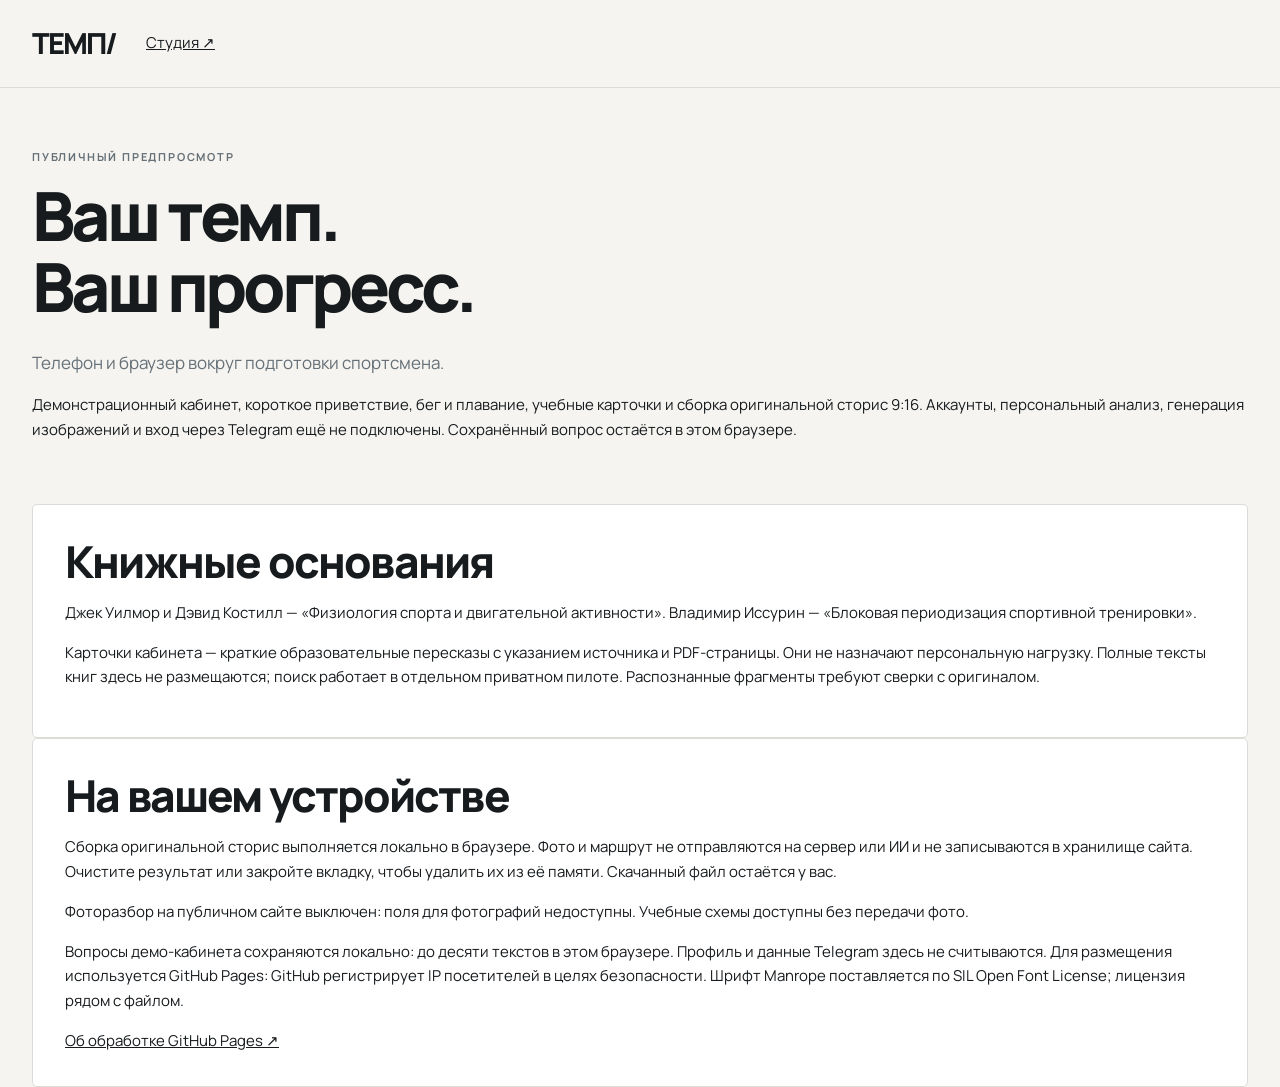
==== about.html @ 74eaa4c3 "Publish verified TEMPO frontend preview" ====
<!doctype html><html lang="ru"><head><meta charset="utf-8"><meta name="viewport" content="width=device-width,initial-scale=1"><title>ТЕМП / О проекте</title><link rel="stylesheet" href="ui/studio.css"></head><body><header class="topbar"><a class="brand" href="index.html">ТЕМП/</a><a href="studio.html">Студия ↗</a></header><main><section class="intro" id="product"><div><p class="eyebrow">Публичный предпросмотр</p><h1>Ваш темп.<br>Ваш прогресс.</h1><p class="lede">Телефон и браузер вокруг подготовки спортсмена.</p><p>Демонстрационный кабинет, короткое приветствие, бег и плавание, учебные карточки и сборка оригинальной сторис 9:16. Аккаунты, персональный анализ, генерация изображений и вход через Telegram ещё не подключены. Сохранённый вопрос остаётся в этом браузере.</p></div></section><section class="form-card" id="books"><h2>Книжные основания</h2><p>Джек Уилмор и Дэвид Костилл — «Физиология спорта и двигательной активности». Владимир Иссурин — «Блоковая периодизация спортивной тренировки».</p><p>Карточки кабинета — краткие образовательные пересказы с указанием источника и PDF-страницы. Они не назначают персональную нагрузку. Полные тексты книг здесь не размещаются; поиск работает в отдельном приватном пилоте. Распознанные фрагменты требуют сверки с оригиналом.</p></section><section class="form-card" id="privacy"><h2>На вашем устройстве</h2><p>Сборка оригинальной сторис выполняется локально в браузере. Фото и маршрут не отправляются на сервер или ИИ и не записываются в хранилище сайта. Очистите результат или закройте вкладку, чтобы удалить их из её памяти. Скачанный файл остаётся у вас.</p><p>Фоторазбор на публичном сайте выключен: поля для фотографий недоступны. Учебные схемы доступны без передачи фото.</p><p>Вопросы демо-кабинета сохраняются локально: до десяти текстов в этом браузере. Профиль и данные Telegram здесь не считываются. Для размещения используется GitHub Pages: GitHub регистрирует IP посетителей в целях безопасности. Шрифт Manrope поставляется по SIL Open Font License; лицензия рядом с файлом.</p><a href="https://docs.github.com/en/pages/getting-started-with-github-pages/what-is-github-pages" rel="noopener noreferrer">Об обработке GitHub Pages ↗</a></section></main></body></html>
---- ui/studio.css ----
@font-face{font-family:Manrope;src:url('../assets/Manrope.ttf') format('truetype');font-weight:200 800;font-display:swap}
:root{--ink:#171b1e;--muted:#667077;--orange:#ee5928;--paper:#f5f4f0;--line:#dbdcd8;--ease:cubic-bezier(.2,.8,.2,1)}*{box-sizing:border-box}[hidden]{display:none!important}body{margin:0;background:var(--paper);color:var(--ink);font-family:Manrope,Arial,sans-serif;font-size:15px;line-height:1.65}button,input,select,textarea{font:inherit}button,a,input,select,textarea{-webkit-tap-highlight-color:transparent}button{cursor:pointer}a{color:inherit}button:disabled{cursor:wait;opacity:.6}a,button,input,select,textarea{outline-offset:5px}:focus-visible{outline:2px solid var(--orange)}.topbar{height:88px;display:flex;align-items:center;gap:30px;padding:0 max(32px,calc((100vw - 1280px)/2));border-bottom:1px solid var(--line)}.brand{font-size:29px;font-weight:800;letter-spacing:-2px;text-decoration:none}.brand span{color:var(--orange)}.back{font-size:13px;text-decoration:none}.connection{margin-left:auto;display:flex;align-items:center;gap:8px;font-size:12px;color:var(--muted)}.connection:before{content:'';width:7px;height:7px;border-radius:50%;background:#98a2a7}.connection.online:before{background:#328557}main{max-width:1280px;margin:auto;padding:0 32px}.intro{display:flex;justify-content:space-between;align-items:center;padding:60px 0 46px}.eyebrow{font-size:11px;text-transform:uppercase;letter-spacing:1.8px;font-weight:700;color:var(--muted);margin:0 0 14px}h1{font-size:clamp(48px,5.3vw,76px);line-height:1.05;letter-spacing:-4px;font-weight:800;margin:0 0 25px}h1 span{color:var(--orange)}.lede{font-size:17px;color:var(--muted);margin:0;line-height:1.8}.intro-mark{background:var(--ink);width:250px;height:200px;display:grid;place-items:center;transform:rotate(-4deg);border-radius:4px}.intro-mark svg{width:175px;fill:none;stroke:var(--orange);stroke-width:3.5;stroke-linecap:round;stroke-linejoin:round}.login-panel{background:#e9e8e2;display:flex;align-items:center;justify-content:space-between;gap:28px;padding:24px 28px;margin-bottom:30px;border-left:3px solid var(--orange)}.login-panel strong{font-size:15px}.login-panel p{font-size:12px;color:var(--muted);margin:4px 0 0}.login-panel form{display:flex;gap:10px}.login-panel input{max-width:240px}.tabs{display:flex;gap:42px;border-bottom:1px solid var(--line);margin-bottom:46px}.tabs button{border:0;background:transparent;color:var(--muted);padding:0 0 20px;position:relative;font-size:18px;font-weight:700}.tabs button span{font-size:10px;margin-right:9px;vertical-align:middle}.tabs button[aria-current]{color:var(--ink)}.tabs button[aria-current]:after{content:'';height:3px;background:var(--orange);position:absolute;bottom:-1px;left:0;right:0;animation:line-in .22s var(--ease)}.panel{animation:panel-in .3s var(--ease)}.section-head{display:flex;justify-content:space-between;gap:48px;align-items:end;margin-bottom:36px}.section-head>p{max-width:370px;color:var(--muted);font-size:14px;margin:0 0 6px}h2{font-size:44px;line-height:1.12;letter-spacing:-1.8px;margin:0;font-weight:800}h2 span{color:var(--orange)}h3{font-size:22px;line-height:1.25;letter-spacing:-.6px;margin:0 0 16px}.workspace{display:grid;grid-template-columns:1fr 1fr;gap:26px;align-items:start}.form-card,.result-card{padding:32px;background:#fff;border:1px solid var(--line);border-radius:5px;min-width:0}.form-card>label{display:block;margin:0 0 10px;font-size:13px;font-weight:700}.form-card label:has(select),.form-card label:has(input[type=number]){font-size:12px;font-weight:600;color:var(--muted)}textarea,input:not([type=checkbox],[type=file]),select{display:block;width:100%;padding:13px 14px;border:1px solid #d7d9d7;background:#fafaf8;border-radius:3px;color:var(--ink);font-size:14px}textarea{resize:vertical;min-height:120px;margin-bottom:22px;line-height:1.7}.pair{display:grid;grid-template-columns:1fr 1fr;gap:16px;margin:18px 0}.pair select,.pair input{margin-top:6px}select{cursor:pointer}.primary{background:var(--orange);color:white;border:0;padding:14px 21px;display:inline-flex;justify-content:space-between;align-items:center;gap:20px;text-decoration:none;font-size:13px;font-weight:700;border-radius:3px;transition:background .18s,transform .18s}.primary:hover{background:#d34a1f}.primary:active{transform:scale(.98)}.full{width:100%;margin-top:18px}.quiet{border:1px solid #bfc4c5;background:transparent;padding:10px 14px;border-radius:3px;font-size:12px;transition:background .18s}.quiet:hover{background:#e9e8e2}.muted,.fine{color:var(--muted)}.muted{font-size:12px}.fine{font-size:11px;line-height:1.75;margin:14px 0 0}.optional{font-size:12px;padding:14px 0;border-bottom:1px solid var(--line)}summary{cursor:pointer;font-weight:700}details p{color:var(--muted);font-size:12px}.check{display:flex!important;gap:10px;align-items:start;font-weight:500!important;font-size:12px!important;line-height:1.6;margin:16px 0!important}.check input{accent-color:var(--orange);flex:0 0 17px;width:17px;height:17px;margin:3px 0 0}.check small{display:block;color:var(--muted);font-size:10px;margin-top:5px}.text-button{border:0;background:none;padding:0;color:var(--orange);font-size:inherit;text-decoration:underline;text-underline-offset:3px}.clear-photos{margin-top:18px}.result-card{background:var(--ink);color:#f3f5f4;min-height:460px;border-color:var(--ink)}.result-card .eyebrow{color:#a4adb1}.result-card .fine,.result-card .muted,.result-card p{color:#b8c0c3}.result-empty{padding-top:40px}.large-number{font-size:105px;font-weight:800;letter-spacing:-7px;line-height:1;color:var(--orange);display:block;margin:0 0 32px}.result-text{white-space:pre-line;line-height:1.9;font-size:14px;color:#eef1f1!important}.source-item{padding-top:18px;margin-top:22px;border-top:1px solid #3d4549}.source-item strong{display:block;font-size:12px}.source-item .source-label{font-size:10px;color:#fa956c}.source-item p{font-size:11px;margin:9px 0 0}.result-facts{padding:15px;border:1px solid #41494e;font-size:11px}.guide-row{display:grid;grid-template-columns:repeat(3,1fr);gap:20px;margin-bottom:24px}.guide{padding:23px;background:#e9e8e2;border:1px solid #dcded8;border-radius:4px}.guide-num{font-size:12px;font-weight:800}.guide svg{display:block;width:150px;height:210px;margin:18px auto;stroke:var(--ink);fill:none;stroke-width:3;stroke-linejoin:round;stroke-linecap:round}.guide svg .shirt{fill:#ef692f}.guide svg .ground{stroke:#9ea5a3;stroke-width:1}.guide p{font-size:12px;color:var(--muted);min-height:55px}.guide-download{font-size:11px;font-weight:700;text-decoration:none}.wardrobe{display:grid;grid-template-columns:220px 1fr;gap:28px;padding:22px 0 30px;border-top:1px solid var(--line)}.wardrobe strong{font-size:14px}.wardrobe p{font-size:12px;color:var(--muted);margin:0}.photo-slot{padding:14px 0;border-bottom:1px solid var(--line)}.photo-slot>label{font-size:12px;font-weight:700;display:block}.photo-slot input[type=file]{display:block;max-width:100%;margin:10px 0;font-size:11px}.photo-slot img{width:80px;height:105px;object-fit:contain;background:#f2f2ee;border-radius:3px}.photo-slot .check{margin:8px 0!important;font-size:10px!important}.consents{border-top:1px solid var(--line);margin-top:18px;padding-top:6px}.outline-figure{font-size:80px;color:var(--orange);line-height:1;display:block;margin:0 0 30px}.observation{padding:16px 0;border-top:1px solid #3d4549}.observation strong{font-size:13px}.observation p{font-size:12px}.education{padding:24px 0;margin-top:26px;border-top:1px solid var(--line)}.education-links{display:flex;gap:12px;flex-wrap:wrap}.story-workspace{display:grid;grid-template-columns:1.2fr 1fr;gap:70px;align-items:start}.upload-box{display:block;font-size:12px!important;padding:18px;border:1px dashed #bac2c2;border-radius:3px;background:#fafaf7;margin-bottom:18px!important}.upload-box input{display:block;width:100%;font-size:11px;margin:12px 0}.upload-box span{display:block;font-size:10px;font-weight:400;color:var(--muted)}.style-heading{display:flex;gap:10px;align-items:center}.style-heading select{min-width:0}.style-heading button{white-space:nowrap}.recipe-label{padding:13px;background:#f2efe7;font-size:12px;line-height:1.7}.story-stage{text-align:center;padding:0 0 20px}.story-preview{position:relative;aspect-ratio:9/16;max-width:340px;margin:0 auto;background:var(--ink);color:#fff;overflow:hidden;border-radius:5px;box-shadow:14px 18px 0 #e5e4dd}.story-preview canvas,.story-preview img{width:100%;height:100%;display:block;object-fit:cover}.story-preview #story-empty{padding:30px 30px 0;text-align:left;height:100%;display:flex;flex-direction:column}.story-preview svg{fill:none;stroke:var(--orange);stroke-width:3;width:100%;margin-top:80px;margin-bottom:auto;stroke-linecap:round}.story-preview h3{font-size:44px;line-height:1.08;letter-spacing:-2px}.story-preview p{font-size:12px;color:#a2adb3;margin:5px 0 40px}.preview-label{font-size:11px;color:var(--muted);margin:30px 0 16px}footer{padding:35px 0 45px;margin-top:55px;border-top:1px solid var(--line);display:flex;gap:30px;align-items:center;justify-content:space-between}footer span{font-size:14px;font-weight:800}footer p{color:var(--muted);font-size:10px;margin:0}#toast{position:fixed;bottom:28px;left:50%;transform:translateX(-50%);background:var(--ink);color:#fff;display:flex;align-items:start;gap:24px;padding:18px 22px;max-width:min(600px,calc(100vw - 32px));width:max-content;z-index:20;border-left:4px solid #329460;box-shadow:0 10px 25px #0002;border-radius:3px;font-size:12px}#toast.error{border-left-color:var(--orange)}#toast button{background:none;border:0;font-size:20px;color:white;line-height:1;cursor:pointer}dialog{background:var(--paper);border:0;border-radius:5px;max-width:580px;width:calc(100% - 32px);padding:36px;color:var(--ink)}dialog::backdrop{background:#171b1e99;backdrop-filter:blur(4px)}dialog h2{font-size:32px;margin-bottom:24px}dialog p{font-size:12px}dialog a{font-size:11px;color:var(--orange)}.dialog-close{position:absolute;top:14px;right:17px;background:none;border:0;font-size:24px}.sr-only{position:absolute;width:1px;height:1px;overflow:hidden;clip-path:inset(50%)}@keyframes panel-in{from{opacity:0;transform:translateY(8px)}to{opacity:1;transform:translateY(0)}}@keyframes line-in{from{transform:scaleX(.2);opacity:.5}to{transform:scaleX(1);opacity:1}}
@media(max-width:900px){.intro-mark{width:180px;height:150px}.intro-mark svg{width:135px}.section-head{gap:24px}.section-head>p{max-width:300px}.form-card,.result-card{padding:24px}.story-workspace{gap:30px}.login-panel{align-items:start}.login-panel form{max-width:290px}.tabs{gap:32px}}
@media(max-width:650px){.topbar{height:70px;padding:0 20px;gap:15px}.brand{font-size:25px}.back{font-size:10px}.connection{font-size:10px;gap:5px}.topbar .quiet{padding:6px 9px;font-size:10px}main{padding:0 20px}.intro{padding:34px 0 28px}.intro-mark{width:78px;height:98px;margin-right:5px}.intro-mark svg{width:76px}h1{font-size:46px;letter-spacing:-2.5px;margin-bottom:17px}.lede{font-size:12px}.intro .eyebrow{font-size:8px;letter-spacing:1.2px}.login-panel{flex-direction:column;gap:16px;padding:18px;margin-bottom:25px}.login-panel form{max-width:none;width:100%}.login-panel input{min-width:0;max-width:none}.login-panel .primary{white-space:nowrap;padding:12px 16px}.tabs{gap:0;justify-content:space-between;margin-bottom:30px}.tabs button{font-size:14px;padding-bottom:15px}.tabs button span{font-size:8px;margin-right:3px}.section-head{display:block;margin-bottom:24px}h2{font-size:34px;letter-spacing:-1.5px}.section-head>p{margin:18px 0 0;max-width:none;font-size:12px}.workspace,.story-workspace{grid-template-columns:1fr;gap:20px}.form-card,.result-card{padding:22px}.result-card{min-height:330px}.result-empty{padding-top:15px}.large-number{font-size:78px;margin-bottom:22px}.pair{gap:10px}.guide-row{gap:10px}.guide{padding:10px}.guide-num{font-size:9px}.guide svg{width:100%;height:132px;margin:12px auto}.guide p{font-size:9px;min-height:76px;line-height:1.7}.guide-download{font-size:9px;display:block;line-height:1.8}.wardrobe{grid-template-columns:1fr;gap:6px;padding-top:18px}.wardrobe p{font-size:11px}.story-stage{padding-top:10px}.story-preview{max-width:300px}.style-heading{gap:8px}.style-heading .quiet{font-size:10px;padding:10px}footer{align-items:start;gap:16px;margin-top:30px;flex-direction:column}footer p{max-width:270px}.education summary{font-size:12px}.education-links .quiet{font-size:10px}#toast{bottom:16px}.form-card h3{font-size:20px}.connection.online{max-width:92px}}
[hidden][hidden]{display:none!important}
@media(prefers-reduced-motion:reduce){*,*:before,*:after{animation:none!important;transition:none!important;scroll-behavior:auto!important}}

.guide-options{display:flex;align-items:center;gap:10px;flex-wrap:wrap;margin-bottom:20px}.guide-options>span{font-size:11px;font-weight:700;margin-right:10px}.guide-options button{border:1px solid #bfc4c5;border-radius:3px;background:transparent;padding:8px 12px;font-size:11px}.guide-options button[aria-pressed=true]{background:var(--ink);color:#fff;border-color:var(--ink)}.guide-options small{font-size:10px;color:var(--muted)}.guide-row[data-wardrobe=shorts] .shirt{fill:none}.guide-row[data-wardrobe=shorts] svg path:not(.shirt):not(.ground){stroke:var(--orange)}
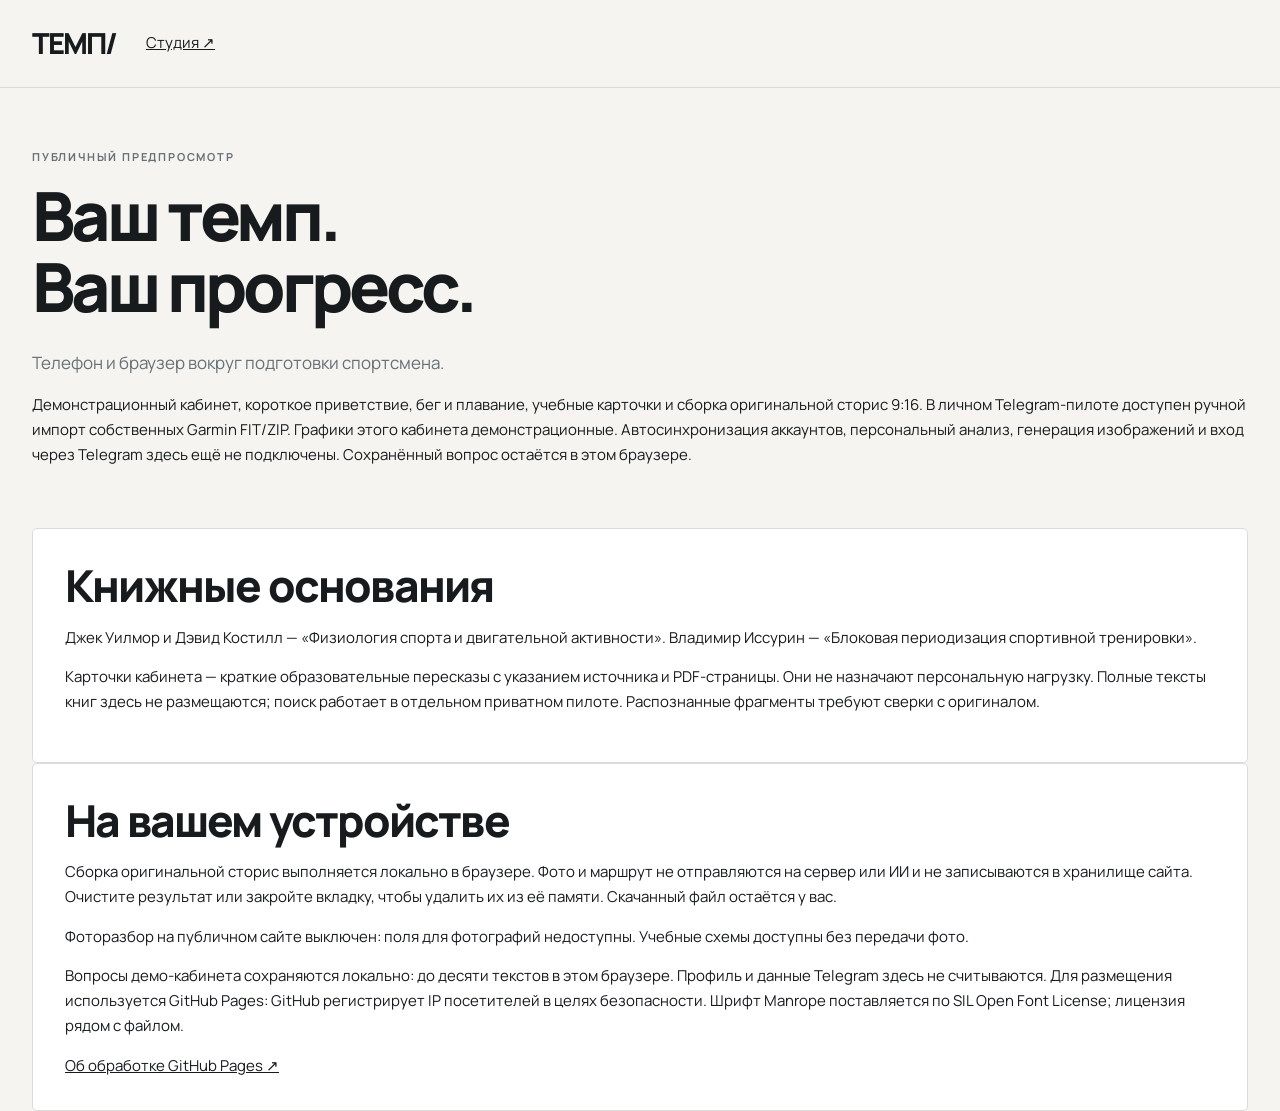
==== commit 4dbbc177: "Keep studio accessible on mobile" ====
--- a/about.html
+++ b/about.html
@@ -1 +1 @@
-<!doctype html><html lang="ru"><head><meta charset="utf-8"><meta name="viewport" content="width=device-width,initial-scale=1"><title>ТЕМП / О проекте</title><link rel="stylesheet" href="ui/studio.css"></head><body><header class="topbar"><a class="brand" href="index.html">ТЕМП/</a><a href="studio.html">Студия ↗</a></header><main><section class="intro" id="product"><div><p class="eyebrow">Публичный предпросмотр</p><h1>Ваш темп.<br>Ваш прогресс.</h1><p class="lede">Телефон и браузер вокруг подготовки спортсмена.</p><p>Демонстрационный кабинет, короткое приветствие, бег и плавание, учебные карточки и сборка оригинальной сторис 9:16. Аккаунты, персональный анализ, генерация изображений и вход через Telegram ещё не подключены. Сохранённый вопрос остаётся в этом браузере.</p></div></section><section class="form-card" id="books"><h2>Книжные основания</h2><p>Джек Уилмор и Дэвид Костилл — «Физиология спорта и двигательной активности». Владимир Иссурин — «Блоковая периодизация спортивной тренировки».</p><p>Карточки кабинета — краткие образовательные пересказы с указанием источника и PDF-страницы. Они не назначают персональную нагрузку. Полные тексты книг здесь не размещаются; поиск работает в отдельном приватном пилоте. Распознанные фрагменты требуют сверки с оригиналом.</p></section><section class="form-card" id="privacy"><h2>На вашем устройстве</h2><p>Сборка оригинальной сторис выполняется локально в браузере. Фото и маршрут не отправляются на сервер или ИИ и не записываются в хранилище сайта. Очистите результат или закройте вкладку, чтобы удалить их из её памяти. Скачанный файл остаётся у вас.</p><p>Фоторазбор на публичном сайте выключен: поля для фотографий недоступны. Учебные схемы доступны без передачи фото.</p><p>Вопросы демо-кабинета сохраняются локально: до десяти текстов в этом браузере. Профиль и данные Telegram здесь не считываются. Для размещения используется GitHub Pages: GitHub регистрирует IP посетителей в целях безопасности. Шрифт Manrope поставляется по SIL Open Font License; лицензия рядом с файлом.</p><a href="https://docs.github.com/en/pages/getting-started-with-github-pages/what-is-github-pages" rel="noopener noreferrer">Об обработке GitHub Pages ↗</a></section></main></body></html>+<!doctype html><html lang="ru"><head><meta charset="utf-8"><meta name="viewport" content="width=device-width,initial-scale=1"><title>ТЕМП / О проекте</title><link rel="stylesheet" href="ui/studio.css?v=757c696842ab"></head><body><header class="topbar"><a class="brand" href="index.html">ТЕМП/</a><a href="studio.html">Студия ↗</a></header><main><section class="intro" id="product"><div><p class="eyebrow">Публичный предпросмотр</p><h1>Ваш темп.<br>Ваш прогресс.</h1><p class="lede">Телефон и браузер вокруг подготовки спортсмена.</p><p>Демонстрационный кабинет, короткое приветствие, бег и плавание, учебные карточки и сборка оригинальной сторис 9:16. В личном Telegram-пилоте доступен ручной импорт собственных Garmin FIT/ZIP. Графики этого кабинета демонстрационные. Автосинхронизация аккаунтов, персональный анализ, генерация изображений и вход через Telegram здесь ещё не подключены. Сохранённый вопрос остаётся в этом браузере.</p></div></section><section class="form-card" id="books"><h2>Книжные основания</h2><p>Джек Уилмор и Дэвид Костилл — «Физиология спорта и двигательной активности». Владимир Иссурин — «Блоковая периодизация спортивной тренировки».</p><p>Карточки кабинета — краткие образовательные пересказы с указанием источника и PDF-страницы. Они не назначают персональную нагрузку. Полные тексты книг здесь не размещаются; поиск работает в отдельном приватном пилоте. Распознанные фрагменты требуют сверки с оригиналом.</p></section><section class="form-card" id="privacy"><h2>На вашем устройстве</h2><p>Сборка оригинальной сторис выполняется локально в браузере. Фото и маршрут не отправляются на сервер или ИИ и не записываются в хранилище сайта. Очистите результат или закройте вкладку, чтобы удалить их из её памяти. Скачанный файл остаётся у вас.</p><p>Фоторазбор на публичном сайте выключен: поля для фотографий недоступны. Учебные схемы доступны без передачи фото.</p><p>Вопросы демо-кабинета сохраняются локально: до десяти текстов в этом браузере. Профиль и данные Telegram здесь не считываются. Для размещения используется GitHub Pages: GitHub регистрирует IP посетителей в целях безопасности. Шрифт Manrope поставляется по SIL Open Font License; лицензия рядом с файлом.</p><a href="https://docs.github.com/en/pages/getting-started-with-github-pages/what-is-github-pages" rel="noopener noreferrer">Об обработке GitHub Pages ↗</a></section></main></body></html>
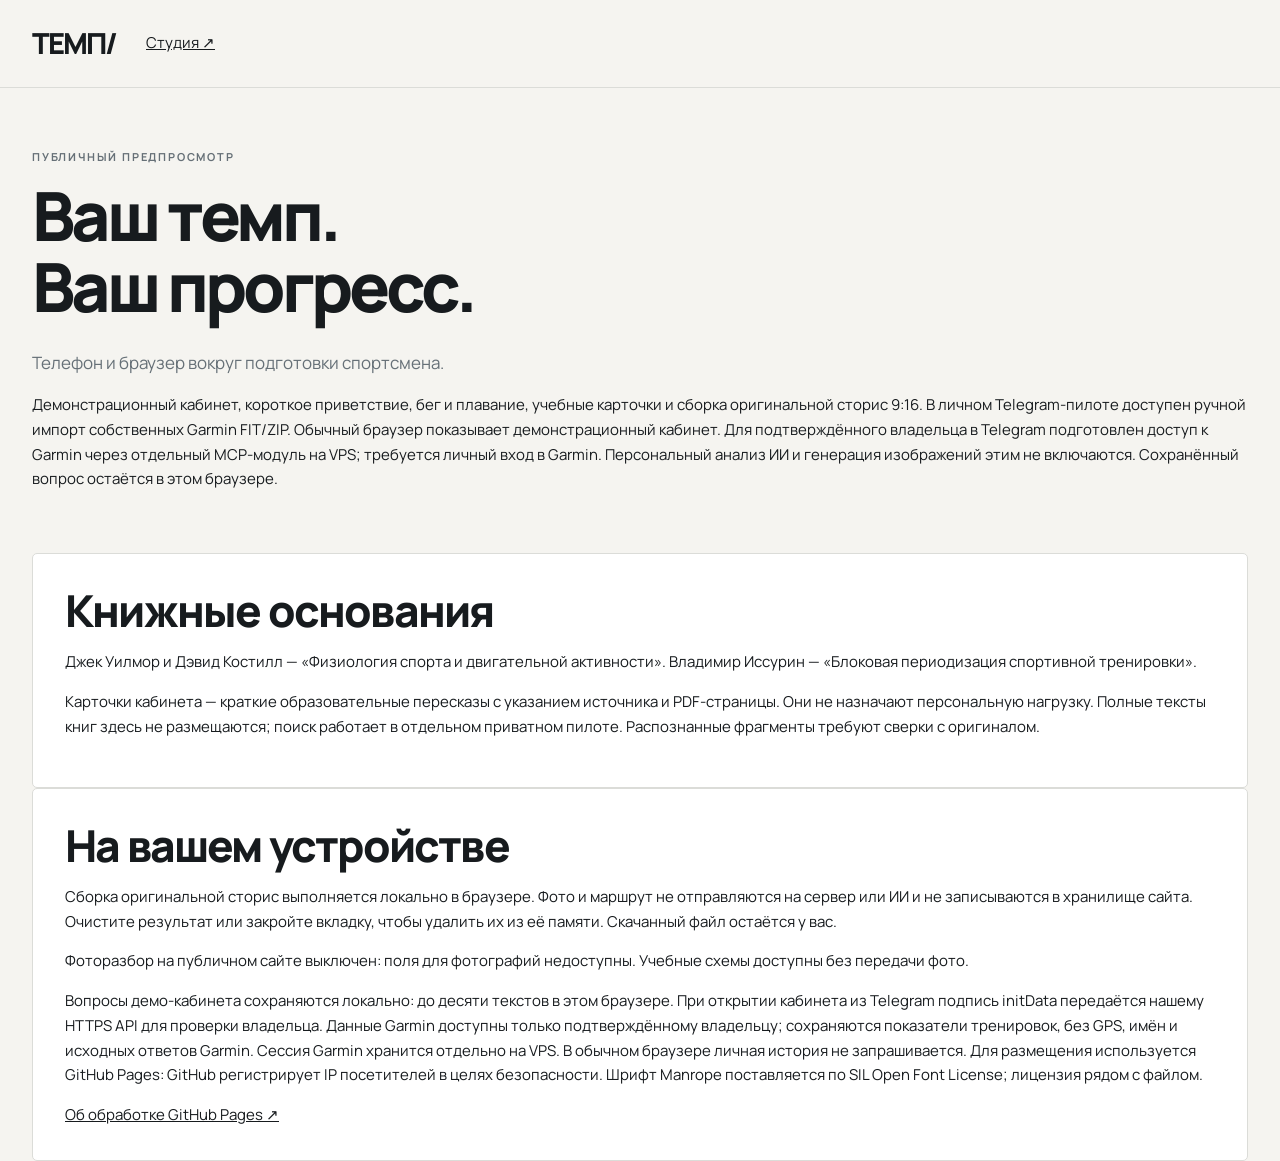
==== commit 4f69d519: "Keep studio accessible on mobile" ====
--- a/about.html
+++ b/about.html
@@ -1 +1 @@
-<!doctype html><html lang="ru"><head><meta charset="utf-8"><meta name="viewport" content="width=device-width,initial-scale=1"><title>ТЕМП / О проекте</title><link rel="stylesheet" href="ui/studio.css?v=757c696842ab"></head><body><header class="topbar"><a class="brand" href="index.html">ТЕМП/</a><a href="studio.html">Студия ↗</a></header><main><section class="intro" id="product"><div><p class="eyebrow">Публичный предпросмотр</p><h1>Ваш темп.<br>Ваш прогресс.</h1><p class="lede">Телефон и браузер вокруг подготовки спортсмена.</p><p>Демонстрационный кабинет, короткое приветствие, бег и плавание, учебные карточки и сборка оригинальной сторис 9:16. В личном Telegram-пилоте доступен ручной импорт собственных Garmin FIT/ZIP. Графики этого кабинета демонстрационные. Автосинхронизация аккаунтов, персональный анализ, генерация изображений и вход через Telegram здесь ещё не подключены. Сохранённый вопрос остаётся в этом браузере.</p></div></section><section class="form-card" id="books"><h2>Книжные основания</h2><p>Джек Уилмор и Дэвид Костилл — «Физиология спорта и двигательной активности». Владимир Иссурин — «Блоковая периодизация спортивной тренировки».</p><p>Карточки кабинета — краткие образовательные пересказы с указанием источника и PDF-страницы. Они не назначают персональную нагрузку. Полные тексты книг здесь не размещаются; поиск работает в отдельном приватном пилоте. Распознанные фрагменты требуют сверки с оригиналом.</p></section><section class="form-card" id="privacy"><h2>На вашем устройстве</h2><p>Сборка оригинальной сторис выполняется локально в браузере. Фото и маршрут не отправляются на сервер или ИИ и не записываются в хранилище сайта. Очистите результат или закройте вкладку, чтобы удалить их из её памяти. Скачанный файл остаётся у вас.</p><p>Фоторазбор на публичном сайте выключен: поля для фотографий недоступны. Учебные схемы доступны без передачи фото.</p><p>Вопросы демо-кабинета сохраняются локально: до десяти текстов в этом браузере. Профиль и данные Telegram здесь не считываются. Для размещения используется GitHub Pages: GitHub регистрирует IP посетителей в целях безопасности. Шрифт Manrope поставляется по SIL Open Font License; лицензия рядом с файлом.</p><a href="https://docs.github.com/en/pages/getting-started-with-github-pages/what-is-github-pages" rel="noopener noreferrer">Об обработке GitHub Pages ↗</a></section></main></body></html>+<!doctype html><html lang="ru"><head><meta charset="utf-8"><meta name="viewport" content="width=device-width,initial-scale=1"><title>ТЕМП / О проекте</title><link rel="stylesheet" href="ui/studio.css?v=757c696842ab"></head><body><header class="topbar"><a class="brand" href="index.html">ТЕМП/</a><a href="studio.html">Студия ↗</a></header><main><section class="intro" id="product"><div><p class="eyebrow">Публичный предпросмотр</p><h1>Ваш темп.<br>Ваш прогресс.</h1><p class="lede">Телефон и браузер вокруг подготовки спортсмена.</p><p>Демонстрационный кабинет, короткое приветствие, бег и плавание, учебные карточки и сборка оригинальной сторис 9:16. В личном Telegram-пилоте доступен ручной импорт собственных Garmin FIT/ZIP. Обычный браузер показывает демонстрационный кабинет. Для подтверждённого владельца в Telegram подготовлен доступ к Garmin через отдельный MCP-модуль на VPS; требуется личный вход в Garmin. Персональный анализ ИИ и генерация изображений этим не включаются. Сохранённый вопрос остаётся в этом браузере.</p></div></section><section class="form-card" id="books"><h2>Книжные основания</h2><p>Джек Уилмор и Дэвид Костилл — «Физиология спорта и двигательной активности». Владимир Иссурин — «Блоковая периодизация спортивной тренировки».</p><p>Карточки кабинета — краткие образовательные пересказы с указанием источника и PDF-страницы. Они не назначают персональную нагрузку. Полные тексты книг здесь не размещаются; поиск работает в отдельном приватном пилоте. Распознанные фрагменты требуют сверки с оригиналом.</p></section><section class="form-card" id="privacy"><h2>На вашем устройстве</h2><p>Сборка оригинальной сторис выполняется локально в браузере. Фото и маршрут не отправляются на сервер или ИИ и не записываются в хранилище сайта. Очистите результат или закройте вкладку, чтобы удалить их из её памяти. Скачанный файл остаётся у вас.</p><p>Фоторазбор на публичном сайте выключен: поля для фотографий недоступны. Учебные схемы доступны без передачи фото.</p><p>Вопросы демо-кабинета сохраняются локально: до десяти текстов в этом браузере. При открытии кабинета из Telegram подпись initData передаётся нашему HTTPS API для проверки владельца. Данные Garmin доступны только подтверждённому владельцу; сохраняются показатели тренировок, без GPS, имён и исходных ответов Garmin. Сессия Garmin хранится отдельно на VPS. В обычном браузере личная история не запрашивается. Для размещения используется GitHub Pages: GitHub регистрирует IP посетителей в целях безопасности. Шрифт Manrope поставляется по SIL Open Font License; лицензия рядом с файлом.</p><a href="https://docs.github.com/en/pages/getting-started-with-github-pages/what-is-github-pages" rel="noopener noreferrer">Об обработке GitHub Pages ↗</a></section></main></body></html>
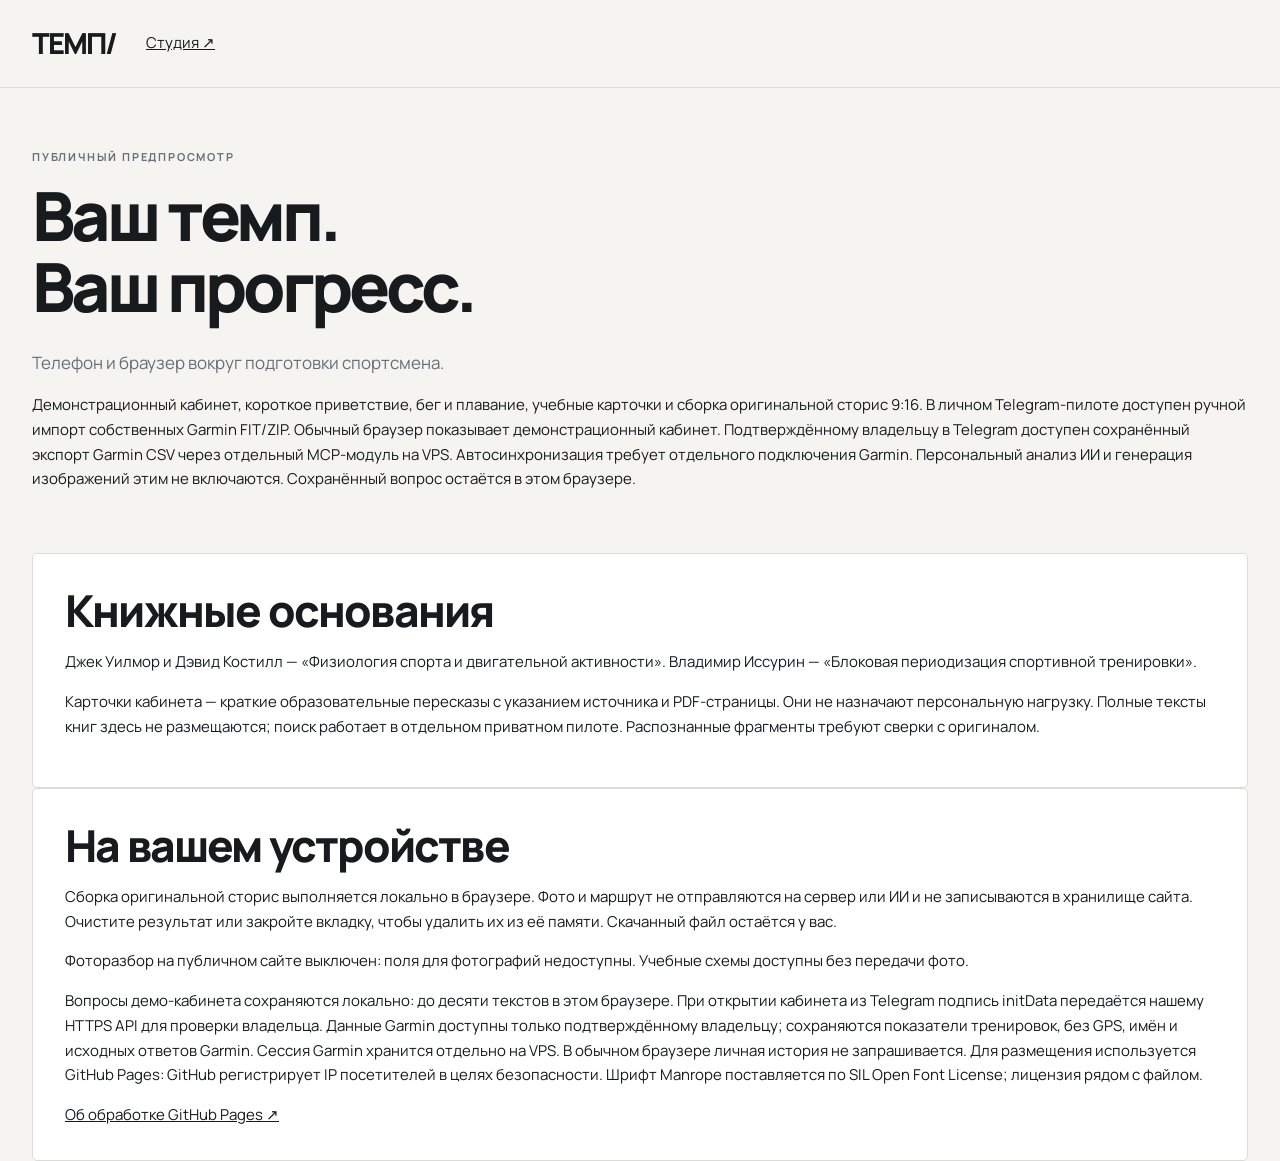
==== commit f75cfe68: "Keep studio accessible on mobile" ====
--- a/about.html
+++ b/about.html
@@ -1 +1 @@
-<!doctype html><html lang="ru"><head><meta charset="utf-8"><meta name="viewport" content="width=device-width,initial-scale=1"><title>ТЕМП / О проекте</title><link rel="stylesheet" href="ui/studio.css?v=757c696842ab"></head><body><header class="topbar"><a class="brand" href="index.html">ТЕМП/</a><a href="studio.html">Студия ↗</a></header><main><section class="intro" id="product"><div><p class="eyebrow">Публичный предпросмотр</p><h1>Ваш темп.<br>Ваш прогресс.</h1><p class="lede">Телефон и браузер вокруг подготовки спортсмена.</p><p>Демонстрационный кабинет, короткое приветствие, бег и плавание, учебные карточки и сборка оригинальной сторис 9:16. В личном Telegram-пилоте доступен ручной импорт собственных Garmin FIT/ZIP. Обычный браузер показывает демонстрационный кабинет. Для подтверждённого владельца в Telegram подготовлен доступ к Garmin через отдельный MCP-модуль на VPS; требуется личный вход в Garmin. Персональный анализ ИИ и генерация изображений этим не включаются. Сохранённый вопрос остаётся в этом браузере.</p></div></section><section class="form-card" id="books"><h2>Книжные основания</h2><p>Джек Уилмор и Дэвид Костилл — «Физиология спорта и двигательной активности». Владимир Иссурин — «Блоковая периодизация спортивной тренировки».</p><p>Карточки кабинета — краткие образовательные пересказы с указанием источника и PDF-страницы. Они не назначают персональную нагрузку. Полные тексты книг здесь не размещаются; поиск работает в отдельном приватном пилоте. Распознанные фрагменты требуют сверки с оригиналом.</p></section><section class="form-card" id="privacy"><h2>На вашем устройстве</h2><p>Сборка оригинальной сторис выполняется локально в браузере. Фото и маршрут не отправляются на сервер или ИИ и не записываются в хранилище сайта. Очистите результат или закройте вкладку, чтобы удалить их из её памяти. Скачанный файл остаётся у вас.</p><p>Фоторазбор на публичном сайте выключен: поля для фотографий недоступны. Учебные схемы доступны без передачи фото.</p><p>Вопросы демо-кабинета сохраняются локально: до десяти текстов в этом браузере. При открытии кабинета из Telegram подпись initData передаётся нашему HTTPS API для проверки владельца. Данные Garmin доступны только подтверждённому владельцу; сохраняются показатели тренировок, без GPS, имён и исходных ответов Garmin. Сессия Garmin хранится отдельно на VPS. В обычном браузере личная история не запрашивается. Для размещения используется GitHub Pages: GitHub регистрирует IP посетителей в целях безопасности. Шрифт Manrope поставляется по SIL Open Font License; лицензия рядом с файлом.</p><a href="https://docs.github.com/en/pages/getting-started-with-github-pages/what-is-github-pages" rel="noopener noreferrer">Об обработке GitHub Pages ↗</a></section></main></body></html>+<!doctype html><html lang="ru"><head><meta charset="utf-8"><meta name="viewport" content="width=device-width,initial-scale=1"><title>ТЕМП / О проекте</title><link rel="stylesheet" href="ui/studio.css?v=757c696842ab"></head><body><header class="topbar"><a class="brand" href="index.html">ТЕМП/</a><a href="studio.html">Студия ↗</a></header><main><section class="intro" id="product"><div><p class="eyebrow">Публичный предпросмотр</p><h1>Ваш темп.<br>Ваш прогресс.</h1><p class="lede">Телефон и браузер вокруг подготовки спортсмена.</p><p>Демонстрационный кабинет, короткое приветствие, бег и плавание, учебные карточки и сборка оригинальной сторис 9:16. В личном Telegram-пилоте доступен ручной импорт собственных Garmin FIT/ZIP. Обычный браузер показывает демонстрационный кабинет. Подтверждённому владельцу в Telegram доступен сохранённый экспорт Garmin CSV через отдельный MCP-модуль на VPS. Автосинхронизация требует отдельного подключения Garmin. Персональный анализ ИИ и генерация изображений этим не включаются. Сохранённый вопрос остаётся в этом браузере.</p></div></section><section class="form-card" id="books"><h2>Книжные основания</h2><p>Джек Уилмор и Дэвид Костилл — «Физиология спорта и двигательной активности». Владимир Иссурин — «Блоковая периодизация спортивной тренировки».</p><p>Карточки кабинета — краткие образовательные пересказы с указанием источника и PDF-страницы. Они не назначают персональную нагрузку. Полные тексты книг здесь не размещаются; поиск работает в отдельном приватном пилоте. Распознанные фрагменты требуют сверки с оригиналом.</p></section><section class="form-card" id="privacy"><h2>На вашем устройстве</h2><p>Сборка оригинальной сторис выполняется локально в браузере. Фото и маршрут не отправляются на сервер или ИИ и не записываются в хранилище сайта. Очистите результат или закройте вкладку, чтобы удалить их из её памяти. Скачанный файл остаётся у вас.</p><p>Фоторазбор на публичном сайте выключен: поля для фотографий недоступны. Учебные схемы доступны без передачи фото.</p><p>Вопросы демо-кабинета сохраняются локально: до десяти текстов в этом браузере. При открытии кабинета из Telegram подпись initData передаётся нашему HTTPS API для проверки владельца. Данные Garmin доступны только подтверждённому владельцу; сохраняются показатели тренировок, без GPS, имён и исходных ответов Garmin. Сессия Garmin хранится отдельно на VPS. В обычном браузере личная история не запрашивается. Для размещения используется GitHub Pages: GitHub регистрирует IP посетителей в целях безопасности. Шрифт Manrope поставляется по SIL Open Font License; лицензия рядом с файлом.</p><a href="https://docs.github.com/en/pages/getting-started-with-github-pages/what-is-github-pages" rel="noopener noreferrer">Об обработке GitHub Pages ↗</a></section></main></body></html>
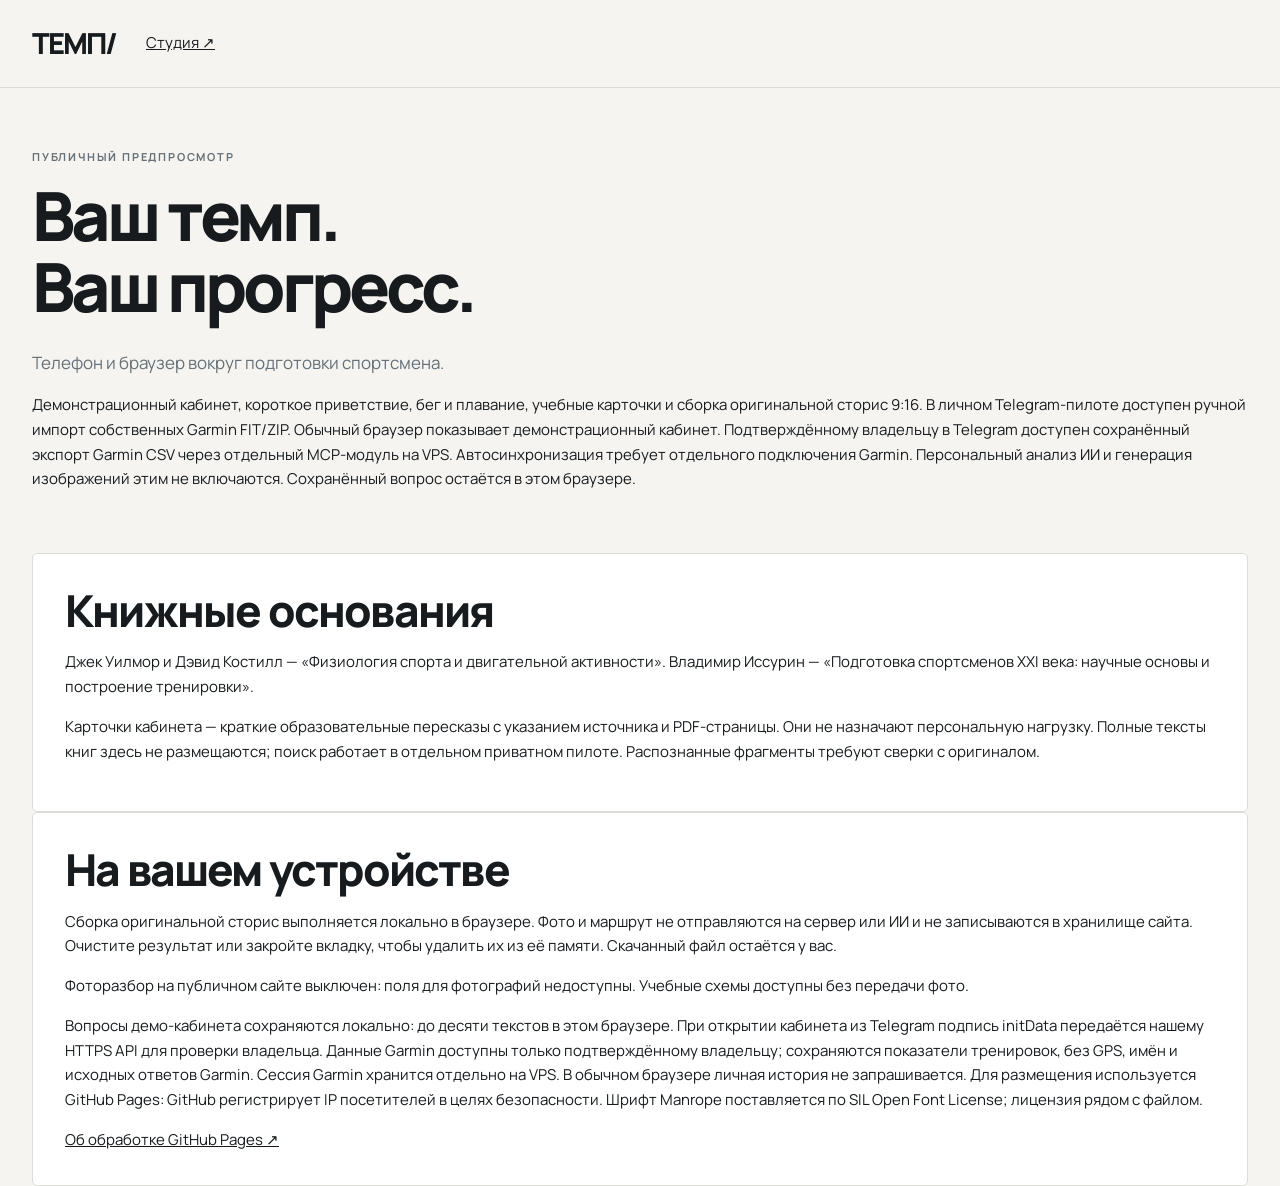
==== commit d1d19dfd: "Keep studio accessible on mobile" ====
--- a/about.html
+++ b/about.html
@@ -1 +1 @@
-<!doctype html><html lang="ru"><head><meta charset="utf-8"><meta name="viewport" content="width=device-width,initial-scale=1"><title>ТЕМП / О проекте</title><link rel="stylesheet" href="ui/studio.css?v=757c696842ab"></head><body><header class="topbar"><a class="brand" href="index.html">ТЕМП/</a><a href="studio.html">Студия ↗</a></header><main><section class="intro" id="product"><div><p class="eyebrow">Публичный предпросмотр</p><h1>Ваш темп.<br>Ваш прогресс.</h1><p class="lede">Телефон и браузер вокруг подготовки спортсмена.</p><p>Демонстрационный кабинет, короткое приветствие, бег и плавание, учебные карточки и сборка оригинальной сторис 9:16. В личном Telegram-пилоте доступен ручной импорт собственных Garmin FIT/ZIP. Обычный браузер показывает демонстрационный кабинет. Подтверждённому владельцу в Telegram доступен сохранённый экспорт Garmin CSV через отдельный MCP-модуль на VPS. Автосинхронизация требует отдельного подключения Garmin. Персональный анализ ИИ и генерация изображений этим не включаются. Сохранённый вопрос остаётся в этом браузере.</p></div></section><section class="form-card" id="books"><h2>Книжные основания</h2><p>Джек Уилмор и Дэвид Костилл — «Физиология спорта и двигательной активности». Владимир Иссурин — «Блоковая периодизация спортивной тренировки».</p><p>Карточки кабинета — краткие образовательные пересказы с указанием источника и PDF-страницы. Они не назначают персональную нагрузку. Полные тексты книг здесь не размещаются; поиск работает в отдельном приватном пилоте. Распознанные фрагменты требуют сверки с оригиналом.</p></section><section class="form-card" id="privacy"><h2>На вашем устройстве</h2><p>Сборка оригинальной сторис выполняется локально в браузере. Фото и маршрут не отправляются на сервер или ИИ и не записываются в хранилище сайта. Очистите результат или закройте вкладку, чтобы удалить их из её памяти. Скачанный файл остаётся у вас.</p><p>Фоторазбор на публичном сайте выключен: поля для фотографий недоступны. Учебные схемы доступны без передачи фото.</p><p>Вопросы демо-кабинета сохраняются локально: до десяти текстов в этом браузере. При открытии кабинета из Telegram подпись initData передаётся нашему HTTPS API для проверки владельца. Данные Garmin доступны только подтверждённому владельцу; сохраняются показатели тренировок, без GPS, имён и исходных ответов Garmin. Сессия Garmin хранится отдельно на VPS. В обычном браузере личная история не запрашивается. Для размещения используется GitHub Pages: GitHub регистрирует IP посетителей в целях безопасности. Шрифт Manrope поставляется по SIL Open Font License; лицензия рядом с файлом.</p><a href="https://docs.github.com/en/pages/getting-started-with-github-pages/what-is-github-pages" rel="noopener noreferrer">Об обработке GitHub Pages ↗</a></section></main></body></html>+<!doctype html><html lang="ru"><head><meta charset="utf-8"><meta name="viewport" content="width=device-width,initial-scale=1"><title>ТЕМП / О проекте</title><link rel="stylesheet" href="ui/studio.css?v=4eb21f2621b8"></head><body><header class="topbar"><a class="brand" href="index.html">ТЕМП/</a><a href="studio.html">Студия ↗</a></header><main><section class="intro" id="product"><div><p class="eyebrow">Публичный предпросмотр</p><h1>Ваш темп.<br>Ваш прогресс.</h1><p class="lede">Телефон и браузер вокруг подготовки спортсмена.</p><p>Демонстрационный кабинет, короткое приветствие, бег и плавание, учебные карточки и сборка оригинальной сторис 9:16. В личном Telegram-пилоте доступен ручной импорт собственных Garmin FIT/ZIP. Обычный браузер показывает демонстрационный кабинет. Подтверждённому владельцу в Telegram доступен сохранённый экспорт Garmin CSV через отдельный MCP-модуль на VPS. Автосинхронизация требует отдельного подключения Garmin. Персональный анализ ИИ и генерация изображений этим не включаются. Сохранённый вопрос остаётся в этом браузере.</p></div></section><section class="form-card" id="books"><h2>Книжные основания</h2><p>Джек Уилмор и Дэвид Костилл — «Физиология спорта и двигательной активности». Владимир Иссурин — «Подготовка спортсменов XXI века: научные основы и построение тренировки».</p><p>Карточки кабинета — краткие образовательные пересказы с указанием источника и PDF-страницы. Они не назначают персональную нагрузку. Полные тексты книг здесь не размещаются; поиск работает в отдельном приватном пилоте. Распознанные фрагменты требуют сверки с оригиналом.</p></section><section class="form-card" id="privacy"><h2>На вашем устройстве</h2><p>Сборка оригинальной сторис выполняется локально в браузере. Фото и маршрут не отправляются на сервер или ИИ и не записываются в хранилище сайта. Очистите результат или закройте вкладку, чтобы удалить их из её памяти. Скачанный файл остаётся у вас.</p><p>Фоторазбор на публичном сайте выключен: поля для фотографий недоступны. Учебные схемы доступны без передачи фото.</p><p>Вопросы демо-кабинета сохраняются локально: до десяти текстов в этом браузере. При открытии кабинета из Telegram подпись initData передаётся нашему HTTPS API для проверки владельца. Данные Garmin доступны только подтверждённому владельцу; сохраняются показатели тренировок, без GPS, имён и исходных ответов Garmin. Сессия Garmin хранится отдельно на VPS. В обычном браузере личная история не запрашивается. Для размещения используется GitHub Pages: GitHub регистрирует IP посетителей в целях безопасности. Шрифт Manrope поставляется по SIL Open Font License; лицензия рядом с файлом.</p><a href="https://docs.github.com/en/pages/getting-started-with-github-pages/what-is-github-pages" rel="noopener noreferrer">Об обработке GitHub Pages ↗</a></section></main></body></html>
--- a/ui/studio.css
+++ b/ui/studio.css
@@ -3,6 +3,7 @@
 @media(max-width:900px){.intro-mark{width:180px;height:150px}.intro-mark svg{width:135px}.section-head{gap:24px}.section-head>p{max-width:300px}.form-card,.result-card{padding:24px}.story-workspace{gap:30px}.login-panel{align-items:start}.login-panel form{max-width:290px}.tabs{gap:32px}}
 @media(max-width:650px){.topbar{height:70px;padding:0 20px;gap:15px}.brand{font-size:25px}.back{font-size:10px}.connection{font-size:10px;gap:5px}.topbar .quiet{padding:6px 9px;font-size:10px}main{padding:0 20px}.intro{padding:34px 0 28px}.intro-mark{width:78px;height:98px;margin-right:5px}.intro-mark svg{width:76px}h1{font-size:46px;letter-spacing:-2.5px;margin-bottom:17px}.lede{font-size:12px}.intro .eyebrow{font-size:8px;letter-spacing:1.2px}.login-panel{flex-direction:column;gap:16px;padding:18px;margin-bottom:25px}.login-panel form{max-width:none;width:100%}.login-panel input{min-width:0;max-width:none}.login-panel .primary{white-space:nowrap;padding:12px 16px}.tabs{gap:0;justify-content:space-between;margin-bottom:30px}.tabs button{font-size:14px;padding-bottom:15px}.tabs button span{font-size:8px;margin-right:3px}.section-head{display:block;margin-bottom:24px}h2{font-size:34px;letter-spacing:-1.5px}.section-head>p{margin:18px 0 0;max-width:none;font-size:12px}.workspace,.story-workspace{grid-template-columns:1fr;gap:20px}.form-card,.result-card{padding:22px}.result-card{min-height:330px}.result-empty{padding-top:15px}.large-number{font-size:78px;margin-bottom:22px}.pair{gap:10px}.guide-row{gap:10px}.guide{padding:10px}.guide-num{font-size:9px}.guide svg{width:100%;height:132px;margin:12px auto}.guide p{font-size:9px;min-height:76px;line-height:1.7}.guide-download{font-size:9px;display:block;line-height:1.8}.wardrobe{grid-template-columns:1fr;gap:6px;padding-top:18px}.wardrobe p{font-size:11px}.story-stage{padding-top:10px}.story-preview{max-width:300px}.style-heading{gap:8px}.style-heading .quiet{font-size:10px;padding:10px}footer{align-items:start;gap:16px;margin-top:30px;flex-direction:column}footer p{max-width:270px}.education summary{font-size:12px}.education-links .quiet{font-size:10px}#toast{bottom:16px}.form-card h3{font-size:20px}.connection.online{max-width:92px}}
 [hidden][hidden]{display:none!important}
+.landmark-guide{border:1px solid var(--line);padding:24px;margin:28px 0}.landmark-grid{display:grid;grid-template-columns:repeat(3,minmax(0,1fr));gap:24px;margin-top:20px}.landmark-grid b{font-size:12px}.landmark-grid p{font-size:13px}.guide .landmark{stroke:var(--orange);stroke-width:2}.guide-row[data-wardrobe=shorts] .shirt{display:none}.book-hit{padding:16px 0;border-top:1px solid var(--line);margin-top:20px}.book-hit .source-label{font-size:11px;color:var(--muted)}.book-hit p{overflow-wrap:anywhere}.tabs{flex-wrap:wrap}.tabs button{white-space:normal}@media(max-width:680px){.landmark-guide{padding:16px}.landmark-grid{grid-template-columns:1fr;gap:12px}.tabs{gap:4px}.tabs button{flex:1;min-width:0;padding:12px 8px;font-size:11px}}
 @media(prefers-reduced-motion:reduce){*,*:before,*:after{animation:none!important;transition:none!important;scroll-behavior:auto!important}}
 
 .guide-options{display:flex;align-items:center;gap:10px;flex-wrap:wrap;margin-bottom:20px}.guide-options>span{font-size:11px;font-weight:700;margin-right:10px}.guide-options button{border:1px solid #bfc4c5;border-radius:3px;background:transparent;padding:8px 12px;font-size:11px}.guide-options button[aria-pressed=true]{background:var(--ink);color:#fff;border-color:var(--ink)}.guide-options small{font-size:10px;color:var(--muted)}.guide-row[data-wardrobe=shorts] .shirt{fill:none}.guide-row[data-wardrobe=shorts] svg path:not(.shirt):not(.ground){stroke:var(--orange)}
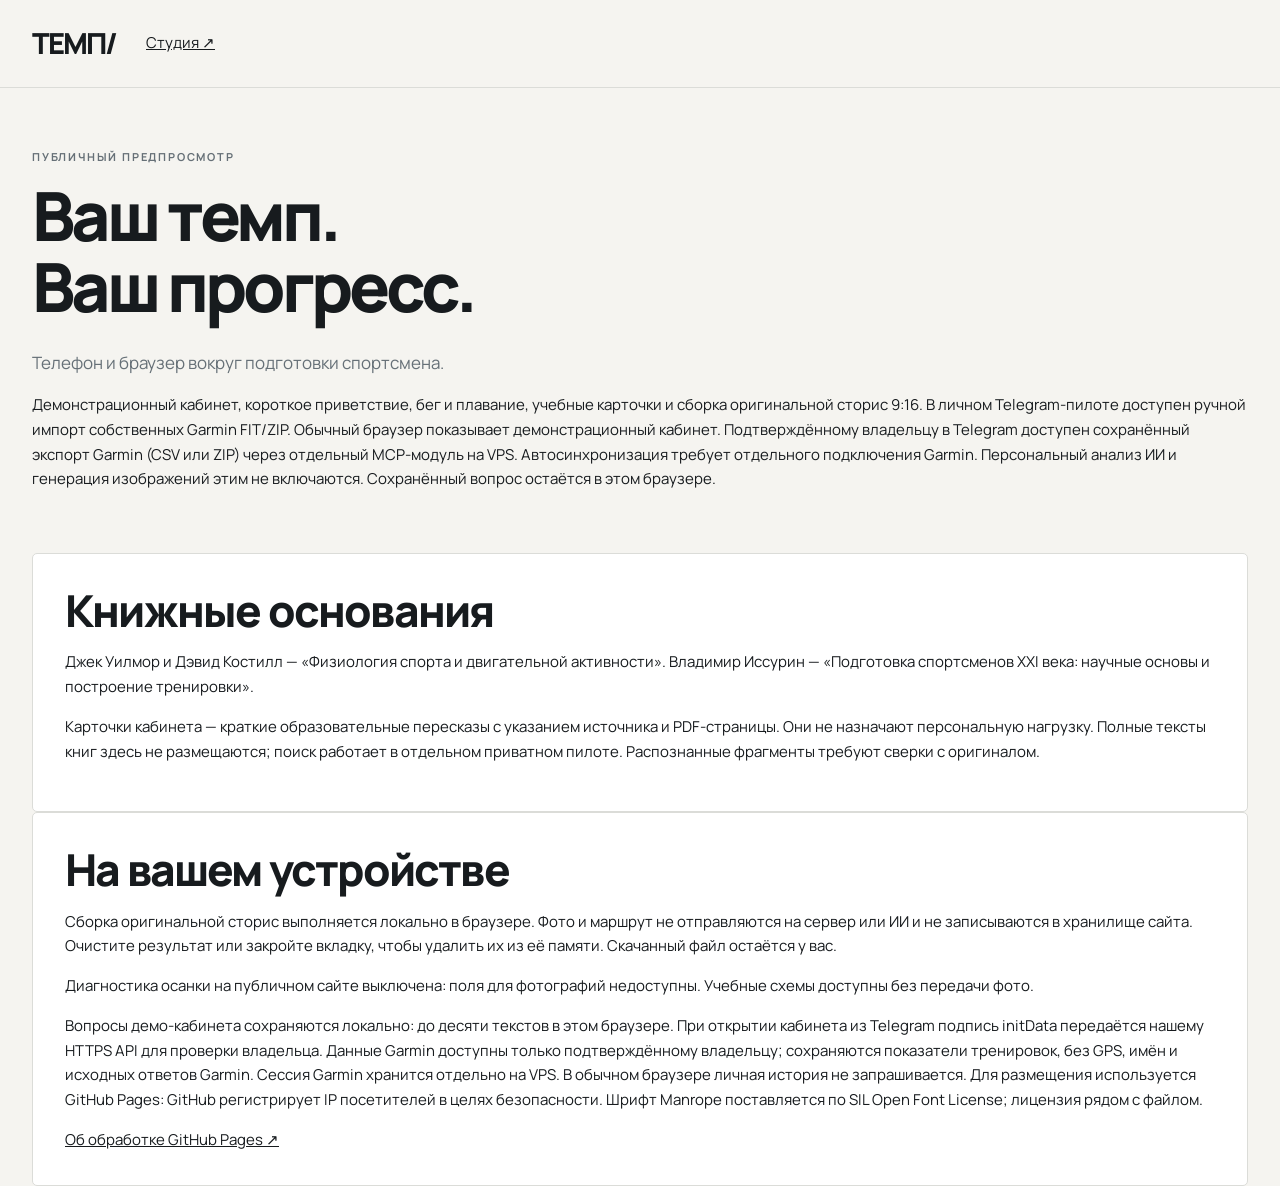
==== commit 3bbf59bf: "Keep studio accessible on mobile" ====
--- a/about.html
+++ b/about.html
@@ -1 +1 @@
-<!doctype html><html lang="ru"><head><meta charset="utf-8"><meta name="viewport" content="width=device-width,initial-scale=1"><title>ТЕМП / О проекте</title><link rel="stylesheet" href="ui/studio.css?v=4eb21f2621b8"></head><body><header class="topbar"><a class="brand" href="index.html">ТЕМП/</a><a href="studio.html">Студия ↗</a></header><main><section class="intro" id="product"><div><p class="eyebrow">Публичный предпросмотр</p><h1>Ваш темп.<br>Ваш прогресс.</h1><p class="lede">Телефон и браузер вокруг подготовки спортсмена.</p><p>Демонстрационный кабинет, короткое приветствие, бег и плавание, учебные карточки и сборка оригинальной сторис 9:16. В личном Telegram-пилоте доступен ручной импорт собственных Garmin FIT/ZIP. Обычный браузер показывает демонстрационный кабинет. Подтверждённому владельцу в Telegram доступен сохранённый экспорт Garmin CSV через отдельный MCP-модуль на VPS. Автосинхронизация требует отдельного подключения Garmin. Персональный анализ ИИ и генерация изображений этим не включаются. Сохранённый вопрос остаётся в этом браузере.</p></div></section><section class="form-card" id="books"><h2>Книжные основания</h2><p>Джек Уилмор и Дэвид Костилл — «Физиология спорта и двигательной активности». Владимир Иссурин — «Подготовка спортсменов XXI века: научные основы и построение тренировки».</p><p>Карточки кабинета — краткие образовательные пересказы с указанием источника и PDF-страницы. Они не назначают персональную нагрузку. Полные тексты книг здесь не размещаются; поиск работает в отдельном приватном пилоте. Распознанные фрагменты требуют сверки с оригиналом.</p></section><section class="form-card" id="privacy"><h2>На вашем устройстве</h2><p>Сборка оригинальной сторис выполняется локально в браузере. Фото и маршрут не отправляются на сервер или ИИ и не записываются в хранилище сайта. Очистите результат или закройте вкладку, чтобы удалить их из её памяти. Скачанный файл остаётся у вас.</p><p>Фоторазбор на публичном сайте выключен: поля для фотографий недоступны. Учебные схемы доступны без передачи фото.</p><p>Вопросы демо-кабинета сохраняются локально: до десяти текстов в этом браузере. При открытии кабинета из Telegram подпись initData передаётся нашему HTTPS API для проверки владельца. Данные Garmin доступны только подтверждённому владельцу; сохраняются показатели тренировок, без GPS, имён и исходных ответов Garmin. Сессия Garmin хранится отдельно на VPS. В обычном браузере личная история не запрашивается. Для размещения используется GitHub Pages: GitHub регистрирует IP посетителей в целях безопасности. Шрифт Manrope поставляется по SIL Open Font License; лицензия рядом с файлом.</p><a href="https://docs.github.com/en/pages/getting-started-with-github-pages/what-is-github-pages" rel="noopener noreferrer">Об обработке GitHub Pages ↗</a></section></main></body></html>+<!doctype html><html lang="ru"><head><meta charset="utf-8"><meta name="viewport" content="width=device-width,initial-scale=1"><title>ТЕМП / О проекте</title><link rel="stylesheet" href="ui/studio.css?v=4eb21f2621b8"></head><body><header class="topbar"><a class="brand" href="index.html">ТЕМП/</a><a href="studio.html">Студия ↗</a></header><main><section class="intro" id="product"><div><p class="eyebrow">Публичный предпросмотр</p><h1>Ваш темп.<br>Ваш прогресс.</h1><p class="lede">Телефон и браузер вокруг подготовки спортсмена.</p><p>Демонстрационный кабинет, короткое приветствие, бег и плавание, учебные карточки и сборка оригинальной сторис 9:16. В личном Telegram-пилоте доступен ручной импорт собственных Garmin FIT/ZIP. Обычный браузер показывает демонстрационный кабинет. Подтверждённому владельцу в Telegram доступен сохранённый экспорт Garmin (CSV или ZIP) через отдельный MCP-модуль на VPS. Автосинхронизация требует отдельного подключения Garmin. Персональный анализ ИИ и генерация изображений этим не включаются. Сохранённый вопрос остаётся в этом браузере.</p></div></section><section class="form-card" id="books"><h2>Книжные основания</h2><p>Джек Уилмор и Дэвид Костилл — «Физиология спорта и двигательной активности». Владимир Иссурин — «Подготовка спортсменов XXI века: научные основы и построение тренировки».</p><p>Карточки кабинета — краткие образовательные пересказы с указанием источника и PDF-страницы. Они не назначают персональную нагрузку. Полные тексты книг здесь не размещаются; поиск работает в отдельном приватном пилоте. Распознанные фрагменты требуют сверки с оригиналом.</p></section><section class="form-card" id="privacy"><h2>На вашем устройстве</h2><p>Сборка оригинальной сторис выполняется локально в браузере. Фото и маршрут не отправляются на сервер или ИИ и не записываются в хранилище сайта. Очистите результат или закройте вкладку, чтобы удалить их из её памяти. Скачанный файл остаётся у вас.</p><p>Диагностика осанки на публичном сайте выключена: поля для фотографий недоступны. Учебные схемы доступны без передачи фото.</p><p>Вопросы демо-кабинета сохраняются локально: до десяти текстов в этом браузере. При открытии кабинета из Telegram подпись initData передаётся нашему HTTPS API для проверки владельца. Данные Garmin доступны только подтверждённому владельцу; сохраняются показатели тренировок, без GPS, имён и исходных ответов Garmin. Сессия Garmin хранится отдельно на VPS. В обычном браузере личная история не запрашивается. Для размещения используется GitHub Pages: GitHub регистрирует IP посетителей в целях безопасности. Шрифт Manrope поставляется по SIL Open Font License; лицензия рядом с файлом.</p><a href="https://docs.github.com/en/pages/getting-started-with-github-pages/what-is-github-pages" rel="noopener noreferrer">Об обработке GitHub Pages ↗</a></section></main></body></html>
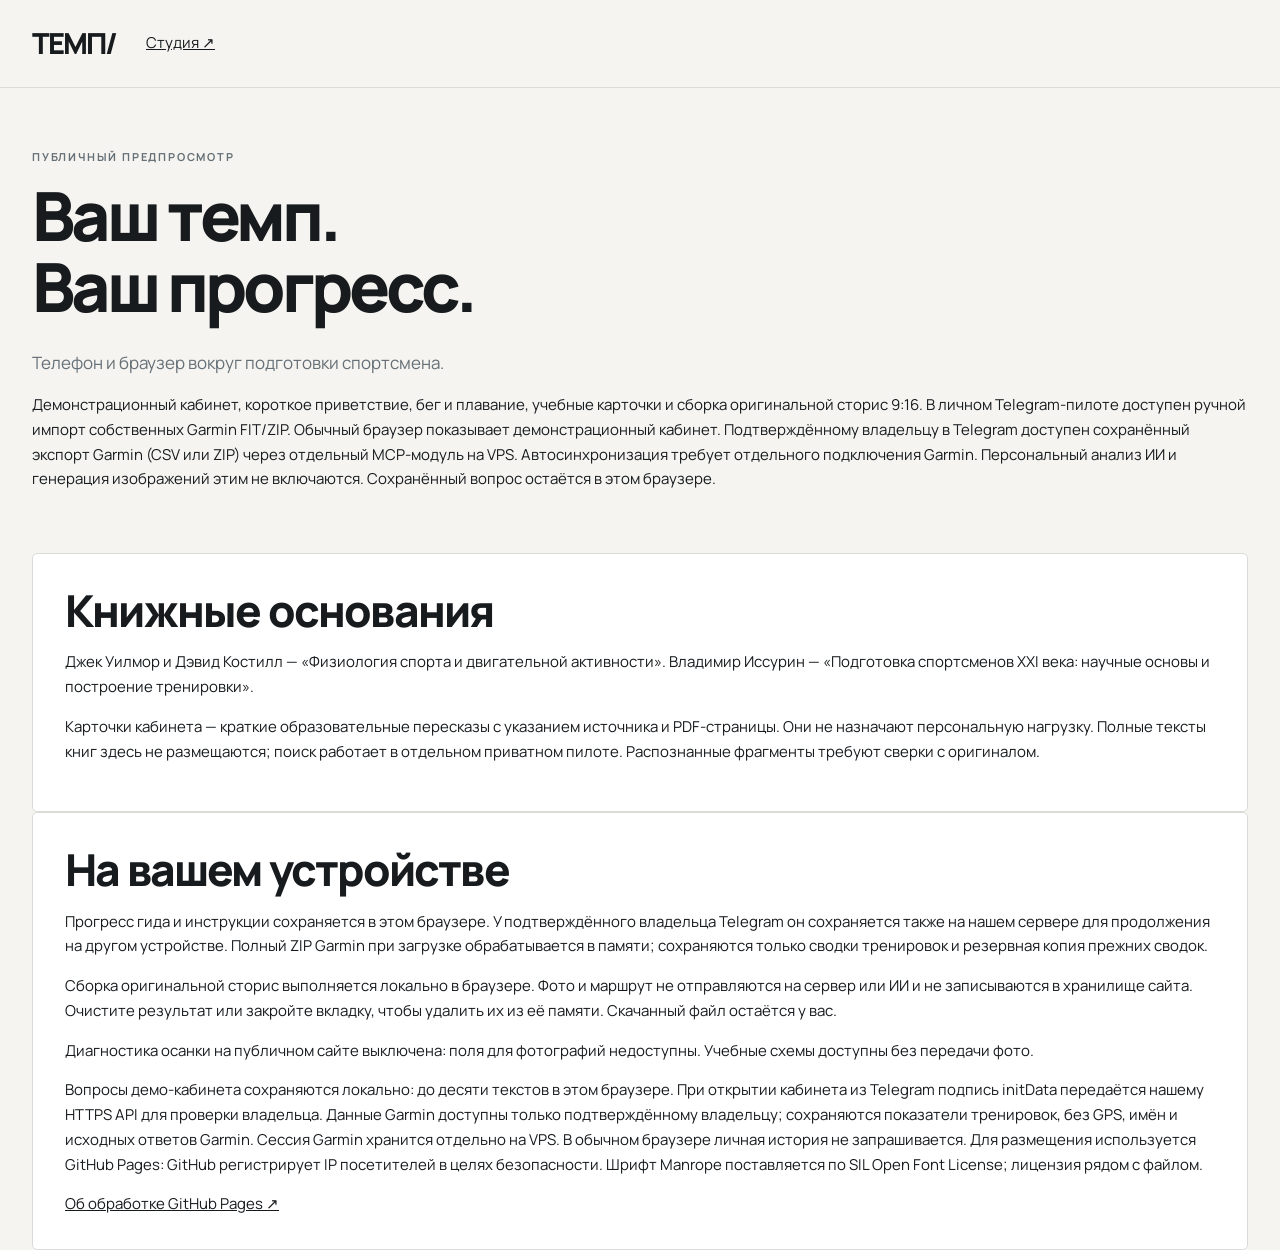
==== commit bcbd12f5: "Keep studio accessible on mobile" ====
--- a/about.html
+++ b/about.html
@@ -1 +1 @@
-<!doctype html><html lang="ru"><head><meta charset="utf-8"><meta name="viewport" content="width=device-width,initial-scale=1"><title>ТЕМП / О проекте</title><link rel="stylesheet" href="ui/studio.css?v=4eb21f2621b8"></head><body><header class="topbar"><a class="brand" href="index.html">ТЕМП/</a><a href="studio.html">Студия ↗</a></header><main><section class="intro" id="product"><div><p class="eyebrow">Публичный предпросмотр</p><h1>Ваш темп.<br>Ваш прогресс.</h1><p class="lede">Телефон и браузер вокруг подготовки спортсмена.</p><p>Демонстрационный кабинет, короткое приветствие, бег и плавание, учебные карточки и сборка оригинальной сторис 9:16. В личном Telegram-пилоте доступен ручной импорт собственных Garmin FIT/ZIP. Обычный браузер показывает демонстрационный кабинет. Подтверждённому владельцу в Telegram доступен сохранённый экспорт Garmin (CSV или ZIP) через отдельный MCP-модуль на VPS. Автосинхронизация требует отдельного подключения Garmin. Персональный анализ ИИ и генерация изображений этим не включаются. Сохранённый вопрос остаётся в этом браузере.</p></div></section><section class="form-card" id="books"><h2>Книжные основания</h2><p>Джек Уилмор и Дэвид Костилл — «Физиология спорта и двигательной активности». Владимир Иссурин — «Подготовка спортсменов XXI века: научные основы и построение тренировки».</p><p>Карточки кабинета — краткие образовательные пересказы с указанием источника и PDF-страницы. Они не назначают персональную нагрузку. Полные тексты книг здесь не размещаются; поиск работает в отдельном приватном пилоте. Распознанные фрагменты требуют сверки с оригиналом.</p></section><section class="form-card" id="privacy"><h2>На вашем устройстве</h2><p>Сборка оригинальной сторис выполняется локально в браузере. Фото и маршрут не отправляются на сервер или ИИ и не записываются в хранилище сайта. Очистите результат или закройте вкладку, чтобы удалить их из её памяти. Скачанный файл остаётся у вас.</p><p>Диагностика осанки на публичном сайте выключена: поля для фотографий недоступны. Учебные схемы доступны без передачи фото.</p><p>Вопросы демо-кабинета сохраняются локально: до десяти текстов в этом браузере. При открытии кабинета из Telegram подпись initData передаётся нашему HTTPS API для проверки владельца. Данные Garmin доступны только подтверждённому владельцу; сохраняются показатели тренировок, без GPS, имён и исходных ответов Garmin. Сессия Garmin хранится отдельно на VPS. В обычном браузере личная история не запрашивается. Для размещения используется GitHub Pages: GitHub регистрирует IP посетителей в целях безопасности. Шрифт Manrope поставляется по SIL Open Font License; лицензия рядом с файлом.</p><a href="https://docs.github.com/en/pages/getting-started-with-github-pages/what-is-github-pages" rel="noopener noreferrer">Об обработке GitHub Pages ↗</a></section></main></body></html>+<!doctype html><html lang="ru"><head><meta charset="utf-8"><meta name="viewport" content="width=device-width,initial-scale=1"><title>ТЕМП / О проекте</title><link rel="stylesheet" href="ui/studio.css?v=4eb21f2621b8"></head><body><header class="topbar"><a class="brand" href="index.html">ТЕМП/</a><a href="studio.html">Студия ↗</a></header><main><section class="intro" id="product"><div><p class="eyebrow">Публичный предпросмотр</p><h1>Ваш темп.<br>Ваш прогресс.</h1><p class="lede">Телефон и браузер вокруг подготовки спортсмена.</p><p>Демонстрационный кабинет, короткое приветствие, бег и плавание, учебные карточки и сборка оригинальной сторис 9:16. В личном Telegram-пилоте доступен ручной импорт собственных Garmin FIT/ZIP. Обычный браузер показывает демонстрационный кабинет. Подтверждённому владельцу в Telegram доступен сохранённый экспорт Garmin (CSV или ZIP) через отдельный MCP-модуль на VPS. Автосинхронизация требует отдельного подключения Garmin. Персональный анализ ИИ и генерация изображений этим не включаются. Сохранённый вопрос остаётся в этом браузере.</p></div></section><section class="form-card" id="books"><h2>Книжные основания</h2><p>Джек Уилмор и Дэвид Костилл — «Физиология спорта и двигательной активности». Владимир Иссурин — «Подготовка спортсменов XXI века: научные основы и построение тренировки».</p><p>Карточки кабинета — краткие образовательные пересказы с указанием источника и PDF-страницы. Они не назначают персональную нагрузку. Полные тексты книг здесь не размещаются; поиск работает в отдельном приватном пилоте. Распознанные фрагменты требуют сверки с оригиналом.</p></section><section class="form-card" id="privacy"><h2>На вашем устройстве</h2><p>Прогресс гида и инструкции сохраняется в этом браузере. У подтверждённого владельца Telegram он сохраняется также на нашем сервере для продолжения на другом устройстве. Полный ZIP Garmin при загрузке обрабатывается в памяти; сохраняются только сводки тренировок и резервная копия прежних сводок.</p><p>Сборка оригинальной сторис выполняется локально в браузере. Фото и маршрут не отправляются на сервер или ИИ и не записываются в хранилище сайта. Очистите результат или закройте вкладку, чтобы удалить их из её памяти. Скачанный файл остаётся у вас.</p><p>Диагностика осанки на публичном сайте выключена: поля для фотографий недоступны. Учебные схемы доступны без передачи фото.</p><p>Вопросы демо-кабинета сохраняются локально: до десяти текстов в этом браузере. При открытии кабинета из Telegram подпись initData передаётся нашему HTTPS API для проверки владельца. Данные Garmin доступны только подтверждённому владельцу; сохраняются показатели тренировок, без GPS, имён и исходных ответов Garmin. Сессия Garmin хранится отдельно на VPS. В обычном браузере личная история не запрашивается. Для размещения используется GitHub Pages: GitHub регистрирует IP посетителей в целях безопасности. Шрифт Manrope поставляется по SIL Open Font License; лицензия рядом с файлом.</p><a href="https://docs.github.com/en/pages/getting-started-with-github-pages/what-is-github-pages" rel="noopener noreferrer">Об обработке GitHub Pages ↗</a></section></main></body></html>
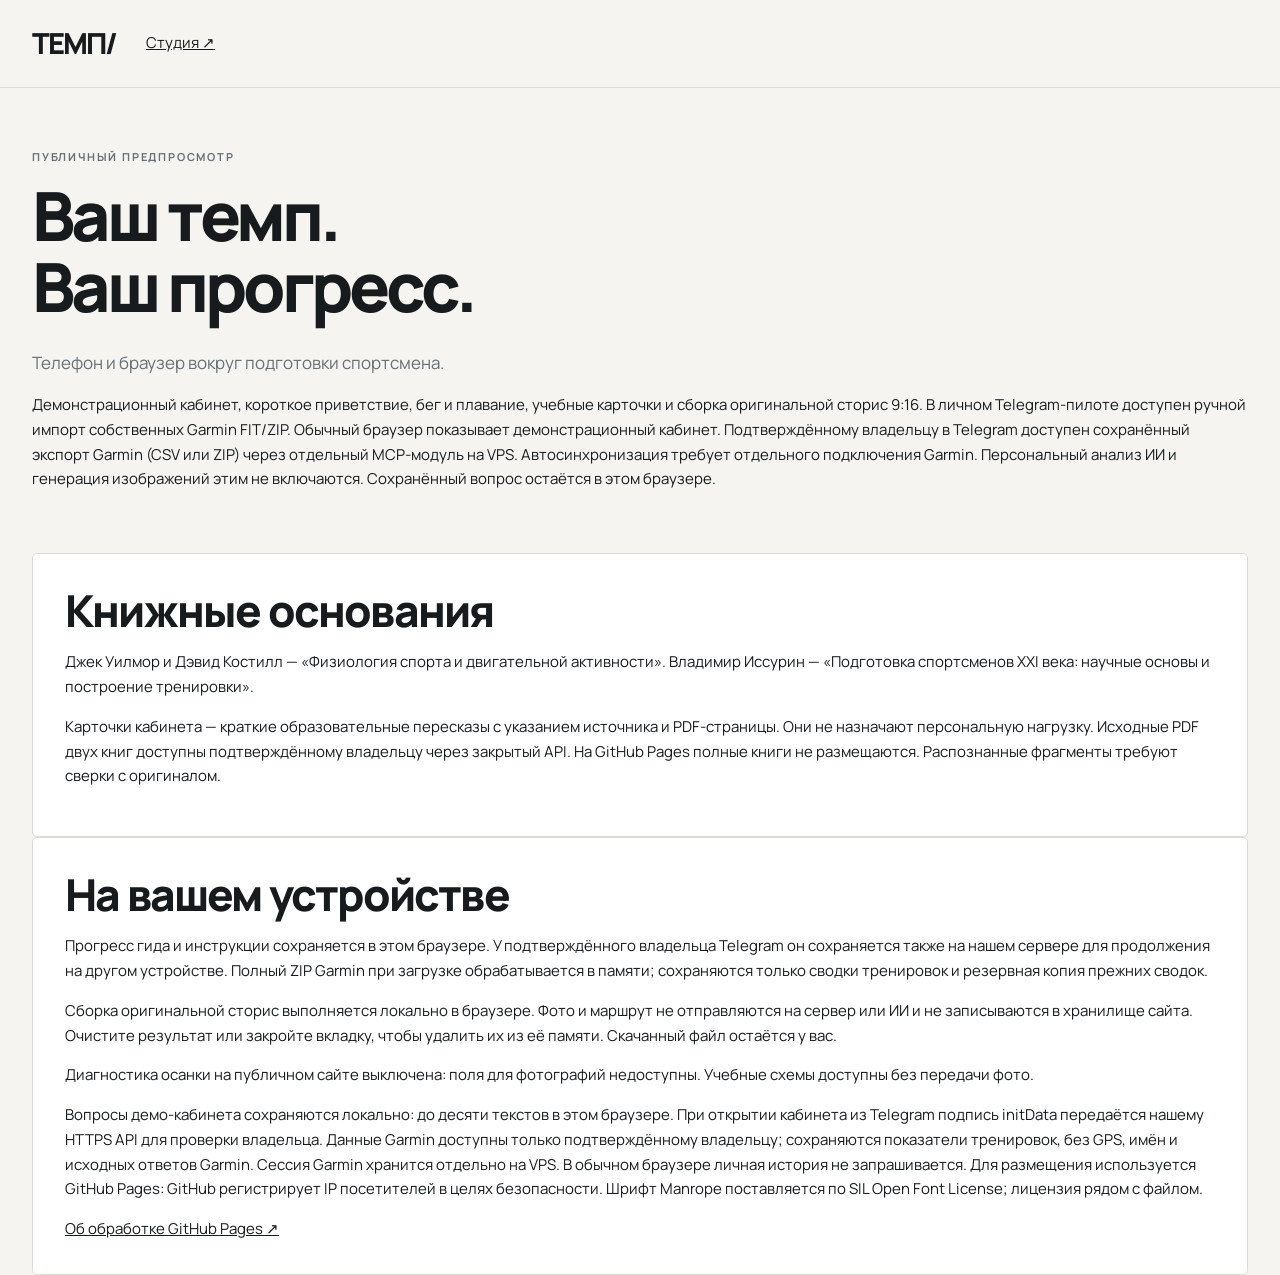
==== commit 5f60c94a: "Add private source PDF downloads and label external references" ====
--- a/about.html
+++ b/about.html
@@ -1 +1 @@
-<!doctype html><html lang="ru"><head><meta charset="utf-8"><meta name="viewport" content="width=device-width,initial-scale=1"><title>ТЕМП / О проекте</title><link rel="stylesheet" href="ui/studio.css?v=4eb21f2621b8"></head><body><header class="topbar"><a class="brand" href="index.html">ТЕМП/</a><a href="studio.html">Студия ↗</a></header><main><section class="intro" id="product"><div><p class="eyebrow">Публичный предпросмотр</p><h1>Ваш темп.<br>Ваш прогресс.</h1><p class="lede">Телефон и браузер вокруг подготовки спортсмена.</p><p>Демонстрационный кабинет, короткое приветствие, бег и плавание, учебные карточки и сборка оригинальной сторис 9:16. В личном Telegram-пилоте доступен ручной импорт собственных Garmin FIT/ZIP. Обычный браузер показывает демонстрационный кабинет. Подтверждённому владельцу в Telegram доступен сохранённый экспорт Garmin (CSV или ZIP) через отдельный MCP-модуль на VPS. Автосинхронизация требует отдельного подключения Garmin. Персональный анализ ИИ и генерация изображений этим не включаются. Сохранённый вопрос остаётся в этом браузере.</p></div></section><section class="form-card" id="books"><h2>Книжные основания</h2><p>Джек Уилмор и Дэвид Костилл — «Физиология спорта и двигательной активности». Владимир Иссурин — «Подготовка спортсменов XXI века: научные основы и построение тренировки».</p><p>Карточки кабинета — краткие образовательные пересказы с указанием источника и PDF-страницы. Они не назначают персональную нагрузку. Полные тексты книг здесь не размещаются; поиск работает в отдельном приватном пилоте. Распознанные фрагменты требуют сверки с оригиналом.</p></section><section class="form-card" id="privacy"><h2>На вашем устройстве</h2><p>Прогресс гида и инструкции сохраняется в этом браузере. У подтверждённого владельца Telegram он сохраняется также на нашем сервере для продолжения на другом устройстве. Полный ZIP Garmin при загрузке обрабатывается в памяти; сохраняются только сводки тренировок и резервная копия прежних сводок.</p><p>Сборка оригинальной сторис выполняется локально в браузере. Фото и маршрут не отправляются на сервер или ИИ и не записываются в хранилище сайта. Очистите результат или закройте вкладку, чтобы удалить их из её памяти. Скачанный файл остаётся у вас.</p><p>Диагностика осанки на публичном сайте выключена: поля для фотографий недоступны. Учебные схемы доступны без передачи фото.</p><p>Вопросы демо-кабинета сохраняются локально: до десяти текстов в этом браузере. При открытии кабинета из Telegram подпись initData передаётся нашему HTTPS API для проверки владельца. Данные Garmin доступны только подтверждённому владельцу; сохраняются показатели тренировок, без GPS, имён и исходных ответов Garmin. Сессия Garmin хранится отдельно на VPS. В обычном браузере личная история не запрашивается. Для размещения используется GitHub Pages: GitHub регистрирует IP посетителей в целях безопасности. Шрифт Manrope поставляется по SIL Open Font License; лицензия рядом с файлом.</p><a href="https://docs.github.com/en/pages/getting-started-with-github-pages/what-is-github-pages" rel="noopener noreferrer">Об обработке GitHub Pages ↗</a></section></main></body></html>+<!doctype html><html lang="ru"><head><meta charset="utf-8"><meta name="viewport" content="width=device-width,initial-scale=1"><title>ТЕМП / О проекте</title><link rel="stylesheet" href="ui/studio.css?v=4eb21f2621b8"></head><body><header class="topbar"><a class="brand" href="index.html">ТЕМП/</a><a href="studio.html">Студия ↗</a></header><main><section class="intro" id="product"><div><p class="eyebrow">Публичный предпросмотр</p><h1>Ваш темп.<br>Ваш прогресс.</h1><p class="lede">Телефон и браузер вокруг подготовки спортсмена.</p><p>Демонстрационный кабинет, короткое приветствие, бег и плавание, учебные карточки и сборка оригинальной сторис 9:16. В личном Telegram-пилоте доступен ручной импорт собственных Garmin FIT/ZIP. Обычный браузер показывает демонстрационный кабинет. Подтверждённому владельцу в Telegram доступен сохранённый экспорт Garmin (CSV или ZIP) через отдельный MCP-модуль на VPS. Автосинхронизация требует отдельного подключения Garmin. Персональный анализ ИИ и генерация изображений этим не включаются. Сохранённый вопрос остаётся в этом браузере.</p></div></section><section class="form-card" id="books"><h2>Книжные основания</h2><p>Джек Уилмор и Дэвид Костилл — «Физиология спорта и двигательной активности». Владимир Иссурин — «Подготовка спортсменов XXI века: научные основы и построение тренировки».</p><p>Карточки кабинета — краткие образовательные пересказы с указанием источника и PDF-страницы. Они не назначают персональную нагрузку. Исходные PDF двух книг доступны подтверждённому владельцу через закрытый API. На GitHub Pages полные книги не размещаются. Распознанные фрагменты требуют сверки с оригиналом.</p></section><section class="form-card" id="privacy"><h2>На вашем устройстве</h2><p>Прогресс гида и инструкции сохраняется в этом браузере. У подтверждённого владельца Telegram он сохраняется также на нашем сервере для продолжения на другом устройстве. Полный ZIP Garmin при загрузке обрабатывается в памяти; сохраняются только сводки тренировок и резервная копия прежних сводок.</p><p>Сборка оригинальной сторис выполняется локально в браузере. Фото и маршрут не отправляются на сервер или ИИ и не записываются в хранилище сайта. Очистите результат или закройте вкладку, чтобы удалить их из её памяти. Скачанный файл остаётся у вас.</p><p>Диагностика осанки на публичном сайте выключена: поля для фотографий недоступны. Учебные схемы доступны без передачи фото.</p><p>Вопросы демо-кабинета сохраняются локально: до десяти текстов в этом браузере. При открытии кабинета из Telegram подпись initData передаётся нашему HTTPS API для проверки владельца. Данные Garmin доступны только подтверждённому владельцу; сохраняются показатели тренировок, без GPS, имён и исходных ответов Garmin. Сессия Garmin хранится отдельно на VPS. В обычном браузере личная история не запрашивается. Для размещения используется GitHub Pages: GitHub регистрирует IP посетителей в целях безопасности. Шрифт Manrope поставляется по SIL Open Font License; лицензия рядом с файлом.</p><a href="https://docs.github.com/en/pages/getting-started-with-github-pages/what-is-github-pages" rel="noopener noreferrer">Об обработке GitHub Pages ↗</a></section></main></body></html>
